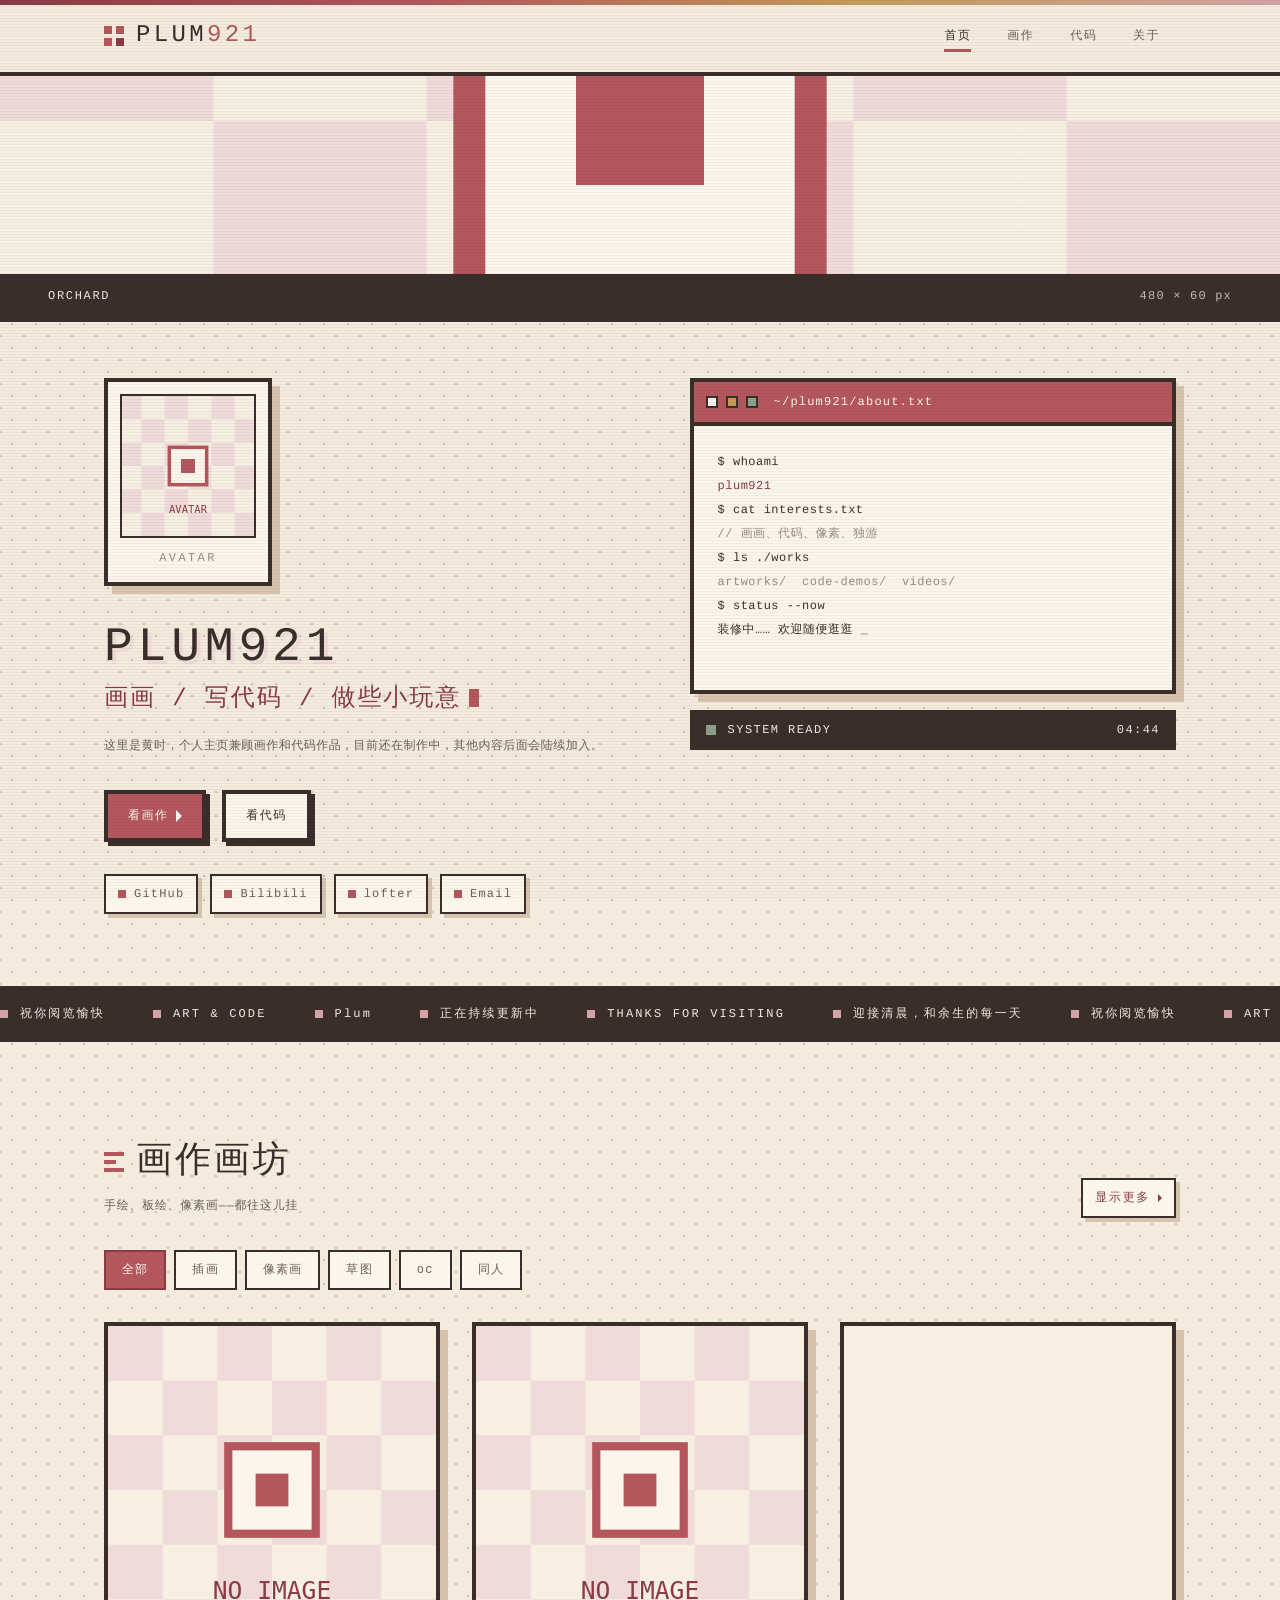
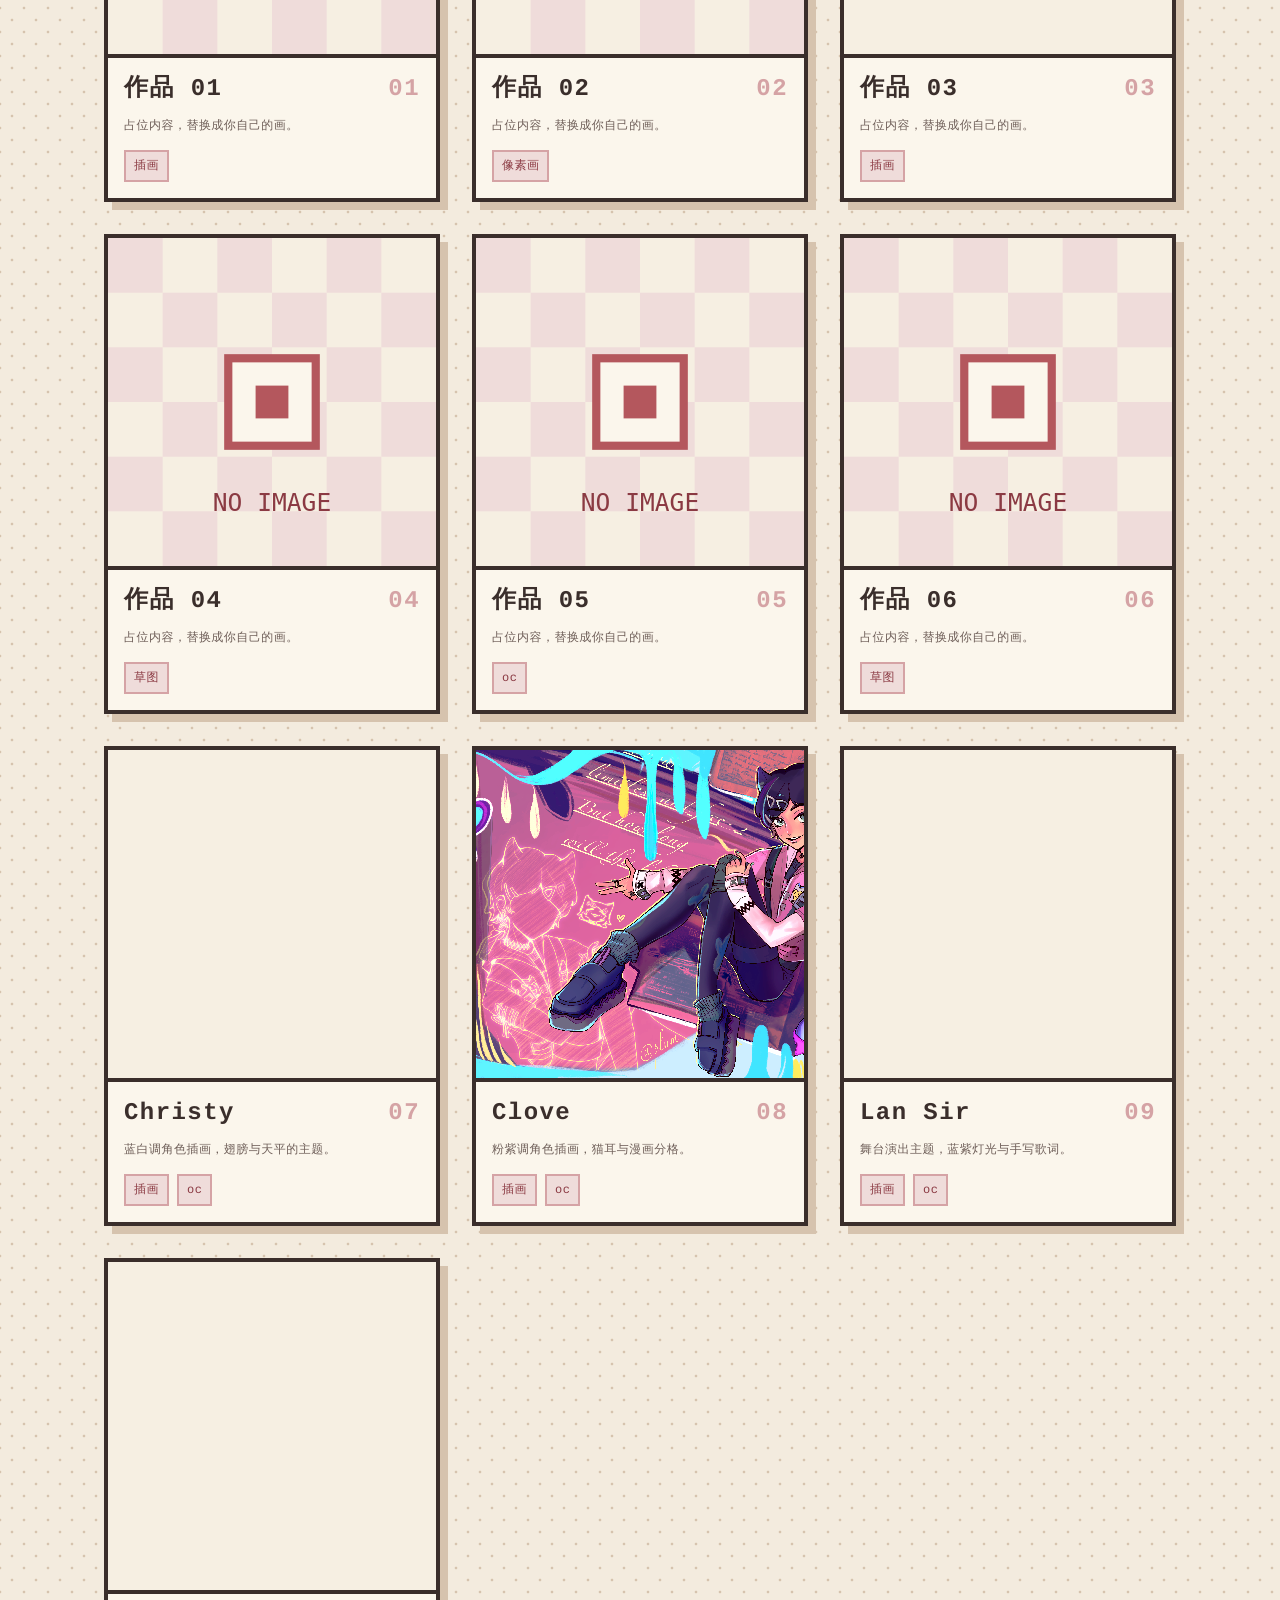
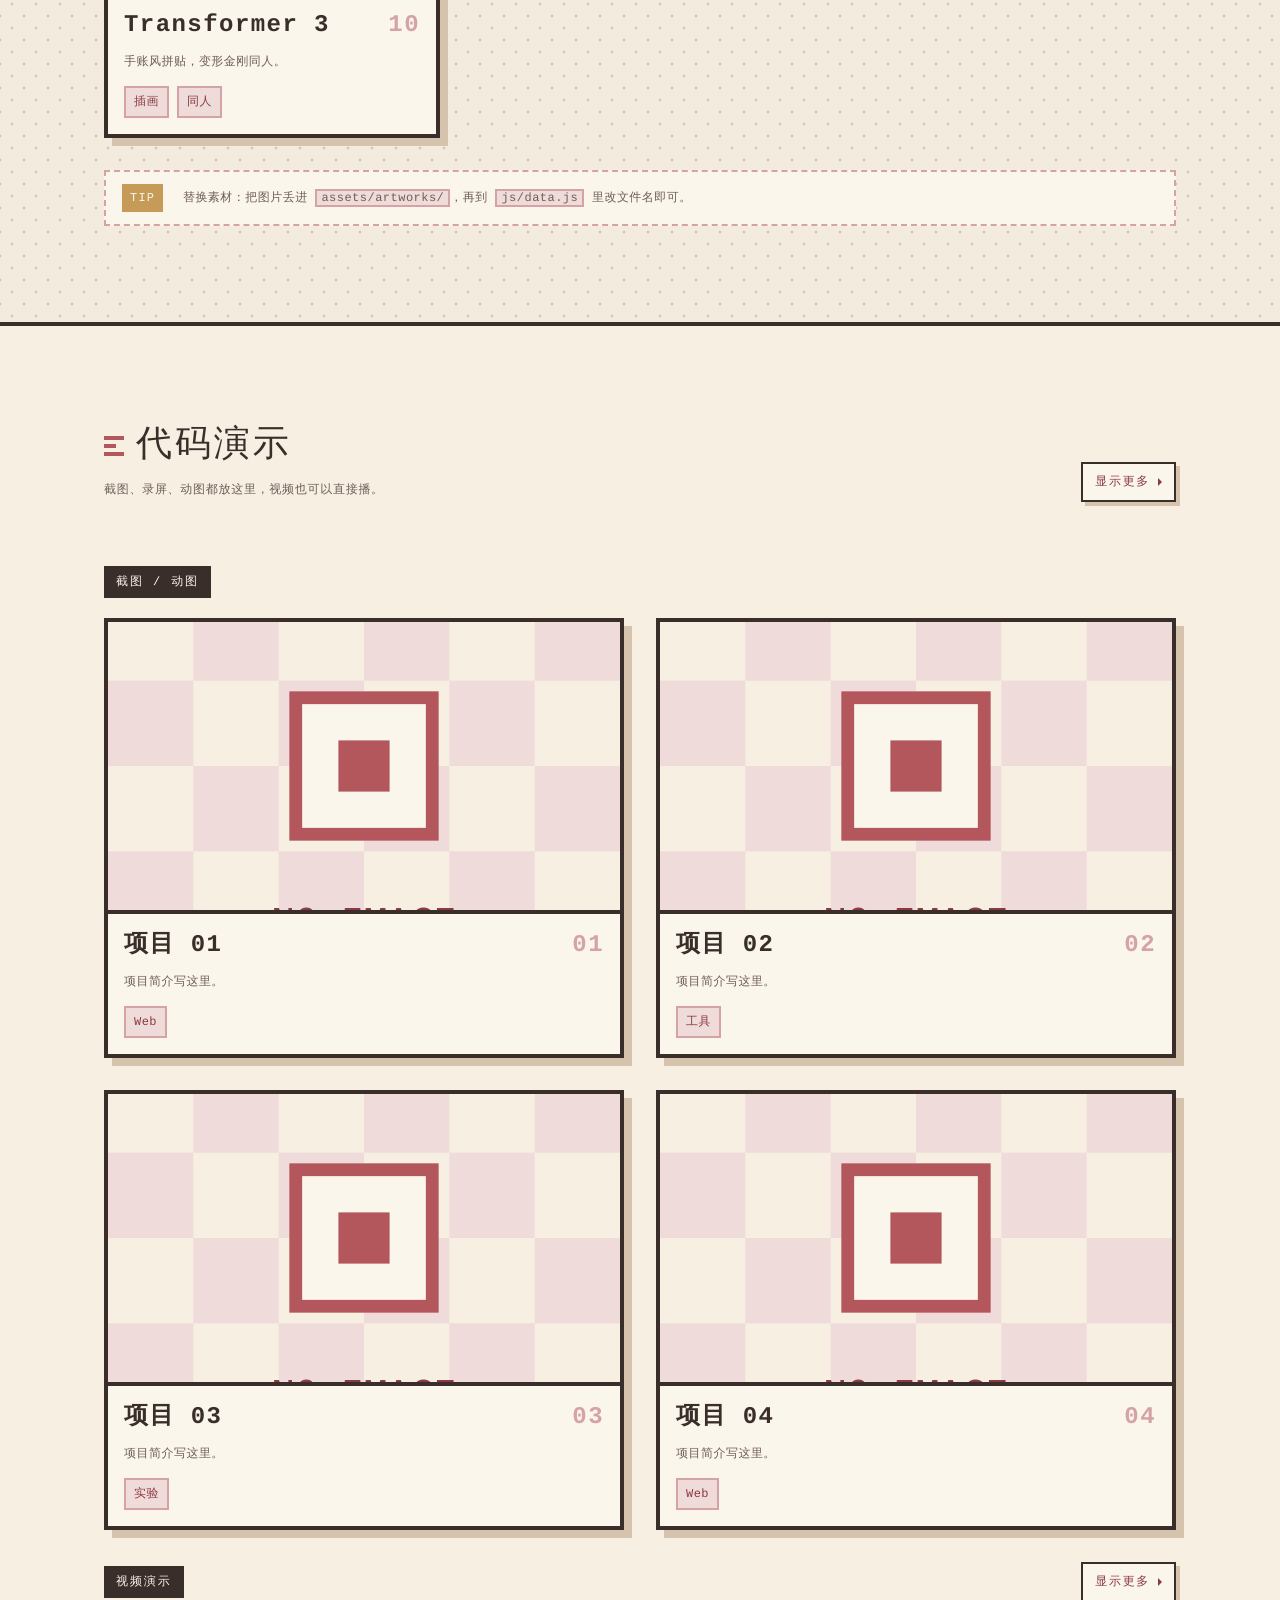
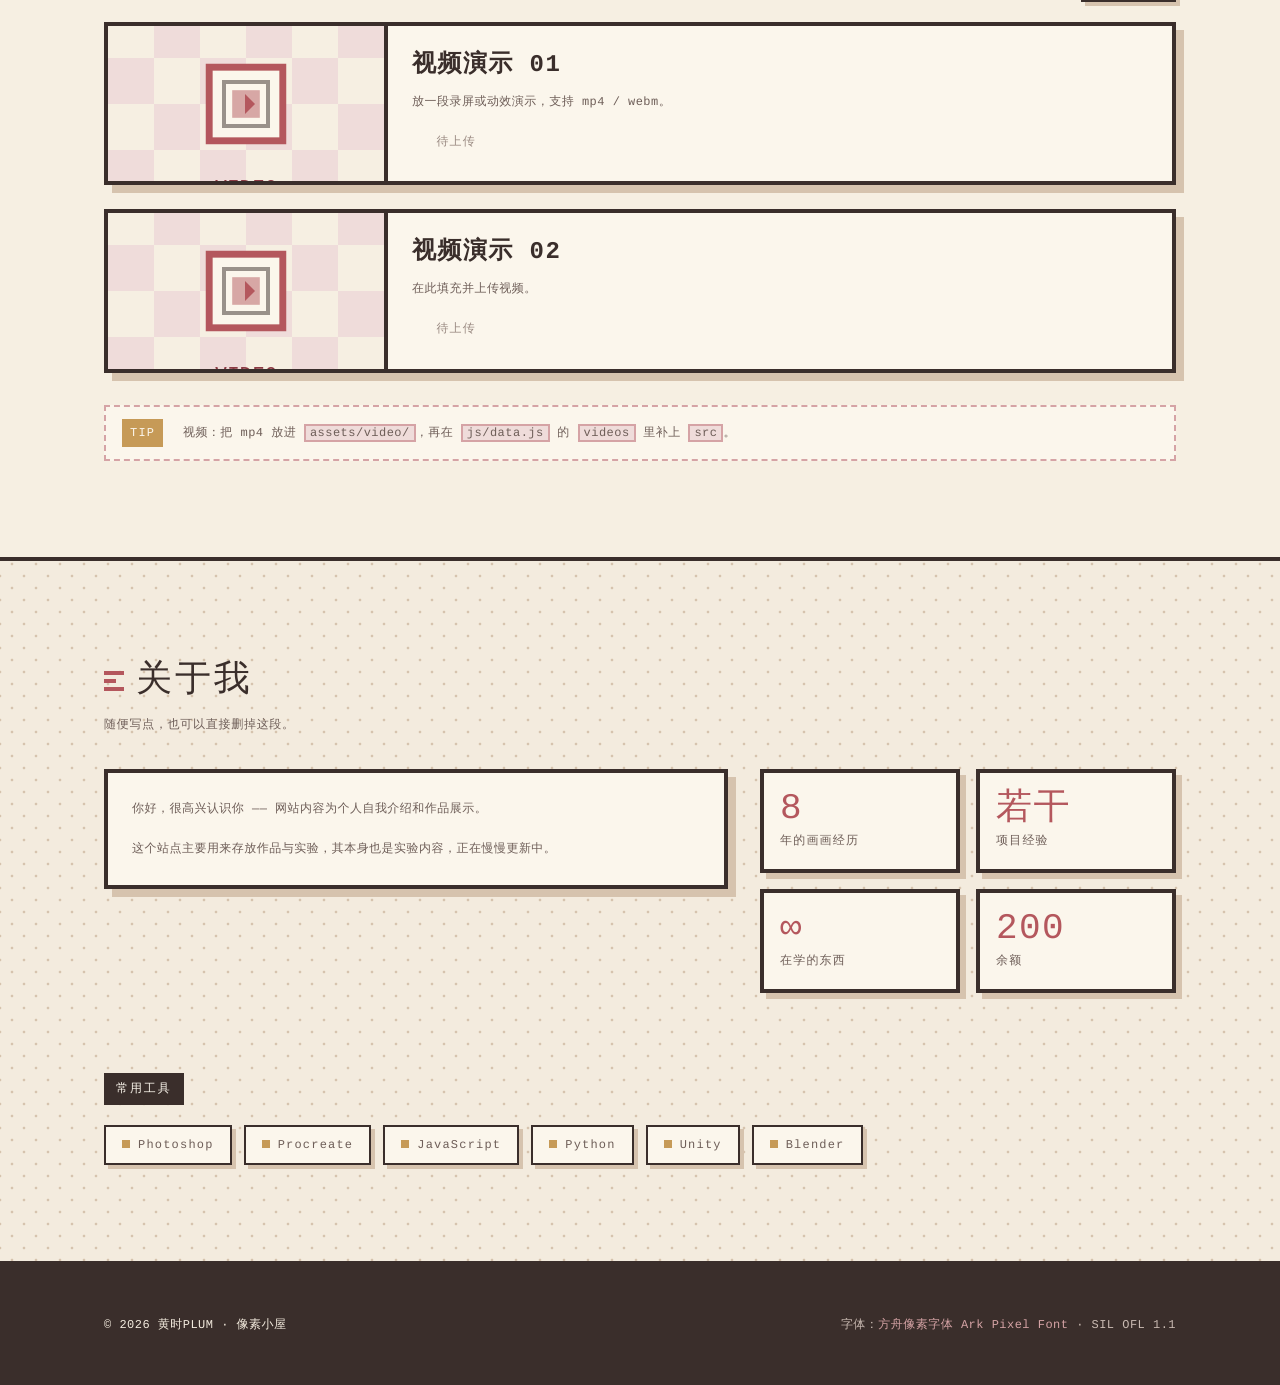
==== index.html @ e2652cee "feat: add per-section listing pages and new artwork entries Add artworks.html, code.html and videos." ====
<!DOCTYPE html>
<html lang="zh-CN">
<head>
<meta charset="UTF-8">
<meta name="viewport" content="width=device-width, initial-scale=1">
<title>PLUM921 · 个人主页</title>
<meta name="description" content="PLUM921 的个人主页 —— 画作与代码演示的收藏室。">
<meta name="theme-color" content="#F5EEE1">
<link rel="icon" href="favicon.svg" type="image/svg+xml">

<!-- 字体：方舟像素字体 Ark Pixel Font (SIL OFL 1.1) -->
<link rel="preload" href="fonts/ark-pixel-12px-proportional-latin.woff2" as="font" type="font/woff2" crossorigin>
<link rel="preload" href="fonts/ark-pixel-12px-proportional-zh-hans.woff2" as="font" type="font/woff2" crossorigin>

<link rel="stylesheet" href="css/style.css">
</head>
<body>

<!-- CRT 扫描线滤镜（纯装饰，可删除） -->
<div class="crt" aria-hidden="true"></div>

<!-- ======================= 顶栏 ======================= -->
<header class="topbar" id="topbar">
  <div class="wrap topbar__inner">
    <a class="brand" href="#top">
      <span class="brand__pixel" aria-hidden="true"></span>
      <span class="brand__text">PLUM<em>921</em></span>
    </a>

    <nav class="nav" id="nav">
      <a href="#top" class="nav__link is-active">首页</a>
      <a href="#art" class="nav__link">画作</a>
      <a href="#code" class="nav__link">代码</a>
      <a href="#about" class="nav__link">关于</a>
    </nav>

    <button class="nav-toggle" id="navToggle" type="button" aria-expanded="false" aria-controls="nav">
      <span aria-hidden="true"></span>MENU
    </button>
  </div>
</header>

<main>

  <!-- ======================= Hero ======================= -->
  <section class="hero" id="top">

    <!-- 顶部像素横幅：全宽通栏（480×60 原生像素图，铺满页面宽度）
         【素材预留】替换 assets/banner/ 下的图片（建议 480×60 或更宽的横构图），
         并在 js/data.js 的 profile.banner 里改路径与说明文字 -->
    <figure class="banner reveal" id="banner">
      <img id="bannerImg" src="assets/banner/orchard-480x60.png"
           alt="清晨果园" width="480" height="60">
      <figcaption class="banner__bar">
        <span class="banner__cap" id="bannerCap">清晨果园 · ORCHARD</span>
        <span class="banner__meta" id="bannerMeta">480 × 60 px</span>
      </figcaption>
    </figure>

    <div class="wrap">

      <div class="hero__grid">

      <!-- 左：头像 + 简介 -->
      <div class="hero__left">
        <div class="avatar px-frame" id="avatarFrame">
          <!-- 【素材预留】头像：替换 assets/avatar/ 下的图片，并在 js/data.js 修改 avatar 路径 -->
          <img id="avatarImg" src="assets/avatar/avatar-placeholder.svg" alt="头像" width="144" height="144">
          <span class="avatar__tag">AVATAR</span>
        </div>

        <h1 class="hero__name" id="heroName">PLUM921</h1>
        <p class="hero__role" id="heroRole">画画 / 写代码 / 做点小东西</p>

        <p class="hero__intro" id="heroIntro">
          这里是我的个人介绍网站。左边挂画，右边跑代码。
          目前装修中，素材陆续搬进来。
        </p>

        <div class="hero__btns">
          <a class="btn btn--primary" href="#art">看画作 <span class="btn__arrow" aria-hidden="true"></span></a>
          <a class="btn" href="#code">看代码</a>
        </div>

        <!-- 【素材预留】社交链接：在 js/data.js 的 links 里增删 -->
        <ul class="socials" id="socials"></ul>
      </div>

      <!-- 右：复古终端窗口 -->
      <div class="hero__right">
        <div class="window">
          <div class="window__bar">
            <span class="window__dot window__dot--a"></span>
            <span class="window__dot window__dot--b"></span>
            <span class="window__dot window__dot--c"></span>
            <span class="window__title">~/plum921/about.txt</span>
          </div>
          <pre class="window__body" id="terminal"></pre>
        </div>

        <div class="statusbar">
          <span class="led" aria-hidden="true"></span>
          <span id="statusText">SYSTEM READY</span>
          <span class="statusbar__spacer"></span>
          <span id="statusClock">--:--</span>
        </div>
      </div>

      </div><!-- /hero__grid -->
    </div><!-- /wrap -->

    <!-- 跑马灯 -->
    <div class="ticker" aria-hidden="true">
      <div class="ticker__track" id="tickerTrack"></div>
    </div>
  </section>

  <!-- ======================= 画作 ======================= -->
  <section class="section" id="art">
    <div class="wrap">
      <header class="sec-head sec-head--row">
        <div class="sec-head__text">
          <h2 class="sec-title"><span class="sec-title__mark" aria-hidden="true"></span>画作画坊</h2>
          <p class="sec-sub">手绘、板绘、像素画——都往这儿挂</p>
        </div>
        <a class="sec-more" href="artworks.html">显示更多<span class="sec-more__arrow" aria-hidden="true"></span></a>
      </header>

      <!-- 筛选按钮由 data.js 的 tags 自动生成 -->
      <div class="filters" id="artFilters" role="group" aria-label="画作筛选"></div>

      <!-- 卡片由 js/data.js 渲染，占位内容可直接替换 -->
      <div class="grid grid--art" id="artGrid"></div>
      <div class="load-more" id="artMore"></div>

      <p class="hint">
        <span class="hint__key">TIP</span>
        替换素材：把图片丢进 <code>assets/artworks/</code>，再到 <code>js/data.js</code> 里改文件名即可。
      </p>
    </div>
  </section>

  <!-- ======================= 代码演示 ======================= -->
  <section class="section section--alt" id="code">
    <div class="wrap">
      <header class="sec-head sec-head--row">
        <div class="sec-head__text">
          <h2 class="sec-title"><span class="sec-title__mark" aria-hidden="true"></span>代码演示</h2>
          <p class="sec-sub">截图、录屏、动图都放这里，视频也可以直接播。</p>
        </div>
        <a class="sec-more" href="code.html">显示更多<span class="sec-more__arrow" aria-hidden="true"></span></a>
      </header>

      <h3 class="sub-title">截图 / 动图</h3>
      <div class="grid grid--code" id="codeGrid"></div>
      <div class="load-more" id="codeMore"></div>

      <div class="sub-head">
        <h3 class="sub-title">视频演示</h3>
        <a class="sec-more" href="videos.html">显示更多<span class="sec-more__arrow" aria-hidden="true"></span></a>
      </div>
      <div class="video-list" id="videoList"></div>
      <div class="load-more" id="videoMore"></div>

      <p class="hint">
        <span class="hint__key">TIP</span>
        视频：把 mp4 放进 <code>assets/video/</code>，再在 <code>js/data.js</code> 的 <code>videos</code> 里补上 <code>src</code>。
      </p>
    </div>
  </section>

  <!-- ======================= 关于 ======================= -->
  <section class="section" id="about">
    <div class="wrap">
      <header class="sec-head">
        <h2 class="sec-title"><span class="sec-title__mark" aria-hidden="true"></span>关于我</h2>
        <p class="sec-sub">随便写点，也可以直接删掉这段。</p>
      </header>

      <div class="about">
        <div class="about__text px-frame">
          <p id="aboutP1">NICE TO MEET YOU —— 这里是黄时plum，曾是资深二次元，现在也是，不过又多了一层码农属性。</p>
          <p id="aboutP2">如果你也白天上班晚上画画，生活强度将会赛神仙。这个站点用来存放作品与实验，慢慢更新，不着急。</p>
        </div>

        <!-- 【素材预留】数值面板：在 js/data.js 的 stats 里改 -->
        <div class="stats" id="stats"></div>
      </div>

      <!-- 【素材预留】工具/技能：在 js/data.js 的 skills 里改 -->
      <div class="tools-block">
        <h3 class="sub-title">常用工具</h3>
        <ul class="tools" id="skills"></ul>
      </div>
    </div>
  </section>

</main>

<!-- ======================= 页脚 ======================= -->
<footer class="footer">
  <div class="wrap footer__inner">
    <p class="footer__copy">© <span id="year">2026</span> <span id="footerName">PLUM921</span> · 像素小屋</p>
    <p class="footer__font">
      字体：<a href="https://github.com/TakWolf/ark-pixel-font" target="_blank" rel="noopener">方舟像素字体 Ark Pixel Font</a>
      · SIL OFL 1.1
    </p>
  </div>
</footer>

<!-- ======================= 图片灯箱 ======================= -->
<div class="lightbox" id="lightbox" hidden tabindex="-1">

  <!-- 缩放工具条：仅从画作画廊进入时显示（代码截图保持原来的简洁模式） -->
  <div class="lightbox__tools" id="lbTools" hidden>
    <button class="lightbox__tool" id="lbZoomOut" type="button" aria-label="缩小">−</button>
    <span class="lightbox__zoom" id="lbZoomVal">100%</span>
    <button class="lightbox__tool" id="lbZoomIn" type="button" aria-label="放大">＋</button>
    <button class="lightbox__tool" id="lbZoomFit" type="button" aria-label="适应窗口">适应</button>
    <button class="lightbox__tool" id="lbFull" type="button" aria-label="全屏展示">全屏</button>
    <span class="lightbox__hint">滚轮缩放 · 拖拽平移 · 双击放大 · F 全屏</span>
  </div>

  <button class="lightbox__nav lightbox__nav--prev" id="lbPrev" type="button" aria-label="上一张">‹</button>
  <figure class="lightbox__figure">
    <img id="lbImg" src="" alt="">
    <figcaption class="lightbox__caption">
      <span id="lbTitle"></span>
      <span class="lightbox__meta" id="lbMeta"></span>
    </figcaption>
  </figure>
  <button class="lightbox__nav lightbox__nav--next" id="lbNext" type="button" aria-label="下一张">›</button>
</div>

<!-- ======================= 视频弹窗 ======================= -->
<div class="modal" id="videoModal" hidden>
  <div class="modal__box">
    <div class="window__bar">
      <span class="window__dot window__dot--a"></span>
      <span class="window__dot window__dot--b"></span>
      <span class="window__dot window__dot--c"></span>
      <span class="window__title" id="vmTitle">video</span>
      <button class="modal__close" id="vmClose" type="button" aria-label="关闭">×</button>
    </div>
    <div class="modal__body">
      <video id="vmPlayer" controls playsinline preload="metadata"></video>
    </div>
  </div>
</div>

<script src="js/data.js"></script>
<script src="js/main.js"></script>
</body>
</html>
---- css/style.css ----
/* =========================================================
   PLUM921 · 像素小屋
   风格：复古像素 / 低饱和红 + 米白
   字体：方舟像素字体 Ark Pixel Font (SIL OFL 1.1)
   目录：变量 → 基础 → 通用组件 → 顶栏 → Hero → 区块 → 卡片 → 弹层 → 响应式
   ========================================================= */

/* ---------------- 1. 字体 ---------------- */
@font-face {
  font-family: "Ark Pixel";
  src: url("../fonts/ark-pixel-12px-proportional-latin.woff2") format("woff2");
  font-weight: 400;
  font-style: normal;
  font-display: swap;
  unicode-range: U+0000-02FF, U+1E00-1EFF, U+2000-206F, U+2070-209F,
                 U+20A0-20CF, U+2100-214F, U+2190-21FF, U+2200-22FF,
                 U+2460-24FF, U+25A0-25FF, U+2600-26FF, U+2700-27BF;
}
@font-face {
  font-family: "Ark Pixel";
  src: url("../fonts/ark-pixel-12px-proportional-zh-hans.woff2") format("woff2");
  font-weight: 400;
  font-style: normal;
  font-display: swap;
  unicode-range: U+2E80-2EFF, U+3000-303F, U+31C0-31EF, U+3200-32FF,
                 U+3300-33FF, U+3400-4DBF, U+4E00-9FFF, U+F900-FAFF,
                 U+FE10-FE1F, U+FE30-FE4F, U+FF00-FFEF, U+20000-2FA1F;
}

/* ---------------- 2. 变量 ---------------- */
:root {
  /* 米白 / 纸面 */
  --cream:       #F3EBDE;
  --cream-soft:  #ECE1D0;
  --paper:       #FBF6EC;
  --paper-2:     #F6EFE2;

  /* 低饱和红 */
  --red:         #B4575D;
  --red-deep:    #8B3A43;
  --red-soft:    #D5A3A5;
  --red-wash:    #EFDCDA;

  /* 点缀色 */
  --mustard:     #C69A57;
  --sage:        #8CA08B;

  /* 墨色文字 */
  --ink:         #3A2E2B;
  --ink-2:       #6E5E58;
  --ink-3:       #9A8A82;

  /* 硬阴影 */
  --shadow:      #D6C3AE;
  --shadow-red:  #D9B7B7;

  --px:          4px;         /* 像素单位 */
  --line:        4px solid var(--ink);
  --wrap:        1120px;

  --fs-xs:       12px;
  --fs-md:       24px;
  --fs-lg:       36px;
  --fs-xl:       48px;
  --lh:          24px;
}

/* ---------------- 3. 基础 ---------------- */
*, *::before, *::after { box-sizing: border-box; }

html {
  scroll-behavior: smooth;
  /* 横向溢出兜底：body 上的 overflow-x 会被传播到视口、body 自身不再裁剪，
     故 html 与 body 同时设置，保证残留的超宽内容不会产生横向滚动 */
  overflow-x: clip;
}

body {
  margin: 0;
  background-color: var(--cream);
  /* 双层像素点阵背景 */
  background-image:
    radial-gradient(var(--shadow) 1.5px, transparent 1.6px),
    radial-gradient(var(--shadow) 1.5px, transparent 1.6px);
  background-size: 24px 24px, 24px 24px;
  background-position: 0 0, 12px 12px;
  color: var(--ink);
  font-family: "Ark Pixel", "Ark Pixel 12px Proportional", ui-monospace, monospace;
  font-size: var(--fs-xs);
  line-height: var(--lh);
  letter-spacing: .04em;
  -webkit-font-smoothing: none;
  -moz-osx-font-smoothing: unset;
  font-smooth: never;
  text-rendering: geometricPrecision;
  overflow-x: clip;
}

/* 顶部一条暖色高光，模拟老显示器 */
body::before {
  content: "";
  position: fixed;
  inset: 0 0 auto 0;
  height: 5px;
  z-index: 60;
  background: linear-gradient(90deg,
    var(--red-deep), var(--red), var(--mustard), var(--red-soft));
}

img { max-width: 100%; display: block; }
a { color: var(--red-deep); text-decoration: none; }
a:hover { color: var(--red); }
button { font: inherit; color: inherit; letter-spacing: inherit; cursor: pointer; }

h1, h2, h3, p, ul, figure { margin: 0; padding: 0; }
ul { list-style: none; }

::selection { background: var(--red-soft); color: var(--ink); }

:focus-visible {
  outline: var(--px) solid var(--red);
  outline-offset: var(--px);
}

code {
  font-family: inherit;
  background: var(--red-wash);
  border: 2px solid var(--red-soft);
  padding: 0 4px;
}

/* CRT 扫描线 */
.crt {
  position: fixed;
  inset: 0;
  z-index: 999;
  pointer-events: none;
  background: repeating-linear-gradient(
    to bottom,
    rgba(58, 46, 43, .05) 0 1px,
    transparent 1px 3px
  );
}

/* ---------------- 4. 通用组件 ---------------- */
.wrap {
  width: 100%;
  max-width: var(--wrap);
  margin: 0 auto;
  padding: 0 24px;
}

/* 像素描边面板 + 四角像素块 */
.px-frame {
  position: relative;
  background: var(--paper);
  border: var(--line);
  box-shadow: 8px 8px 0 var(--shadow);
}
.px-corners::after {
  content: "";
  position: absolute;
  inset: -8px;
  pointer-events: none;
  z-index: 2;
  background-image:
    linear-gradient(var(--red), var(--red)),
    linear-gradient(var(--red), var(--red)),
    linear-gradient(var(--red), var(--red)),
    linear-gradient(var(--red), var(--red));
  background-size: 8px 8px;
  background-position: 0 0, 100% 0, 0 100%, 100% 100%;
  background-repeat: no-repeat;
}

/* 纯像素描边的小方块（作装饰） */
.dot {
  display: inline-block;
  width: 8px; height: 8px;
  background: var(--red);
  vertical-align: middle;
}

/* 按钮 */
.btn {
  position: relative;
  display: inline-flex;
  align-items: center;
  justify-content: center;
  gap: 8px;
  padding: 10px 20px;
  min-height: 44px;
  background: var(--paper);
  border: var(--line);
  box-shadow: 4px 4px 0 var(--ink);
  color: var(--ink);
  font-size: var(--fs-xs);
  letter-spacing: .12em;
  transition: transform .06s steps(2), box-shadow .06s steps(2), background .06s;
}
.btn:hover { transform: translate(-2px, -2px); box-shadow: 6px 6px 0 var(--ink); color: var(--ink); }
.btn:active { transform: translate(4px, 4px); box-shadow: 0 0 0 var(--ink); }
.btn--primary { background: var(--red); color: var(--paper); }
.btn--primary:hover { background: var(--red-deep); color: var(--paper); }
.btn__arrow {
  width: 0; height: 0;
  border: 6px solid transparent;
  border-left-color: currentColor;
  border-right: 0;
}

/* 区块 */
.section { padding: 96px 0; scroll-margin-top: 96px; }
.hero { scroll-margin-top: 96px; }
.section--alt {
  background: var(--paper-2);
  border-top: var(--line);
  border-bottom: var(--line);
}
.sec-head { margin-bottom: 32px; }
/* 标题行：左侧标题与副标题，右侧「显示更多」入口 */
.sec-head--row {
  display: flex;
  align-items: flex-end;
  justify-content: space-between;
  gap: 24px;
  flex-wrap: wrap;
}
.sec-head__text { min-width: 0; }
.sec-more {
  flex: 0 0 auto;
  display: inline-flex;
  align-items: center;
  gap: 8px;
  padding: 6px 12px;
  background: var(--paper);
  border: 2px solid var(--ink);
  box-shadow: 4px 4px 0 var(--shadow);
  color: var(--red-deep);
  letter-spacing: .14em;
  white-space: nowrap;
  transition: transform .06s steps(2), box-shadow .06s steps(2), background .06s;
}
.sec-more:hover {
  background: var(--red-wash);
  color: var(--red);
  transform: translate(-2px, -2px);
  box-shadow: 6px 6px 0 var(--shadow);
}
.sec-more:active { transform: translate(2px, 2px); box-shadow: 2px 2px 0 var(--shadow); }
.sec-more__arrow { width: 0; height: 0; border: 4px solid transparent; border-left-color: currentColor; border-right: 0; }

/* 小节标题行：同样支持右侧入口（如视频演示） */
.sub-head {
  display: flex;
  align-items: center;
  justify-content: space-between;
  gap: 16px;
  flex-wrap: wrap;
  margin: 32px 0 20px;
}
.sub-head .sub-title { margin: 0; }

.sec-title {
  display: flex;
  align-items: center;
  gap: 12px;
  font-size: var(--fs-lg);
  font-weight: 400;
  letter-spacing: .08em;
  line-height: 48px;
}
.sec-title__mark {
  width: 20px; height: 20px;
  background:
    linear-gradient(var(--red), var(--red)) 0 0 / 20px 4px no-repeat,
    linear-gradient(var(--red), var(--red)) 0 8px / 12px 4px no-repeat,
    linear-gradient(var(--red), var(--red)) 0 16px / 20px 4px no-repeat;
  flex: 0 0 auto;
}
.sec-sub {
  margin-top: 8px;
  color: var(--ink-2);
  letter-spacing: .06em;
}
.sub-title {
  display: inline-block;
  margin: 32px 0 20px;
  padding: 4px 12px;
  font-size: var(--fs-xs);
  font-weight: 400;
  letter-spacing: .16em;
  color: var(--paper);
  background: var(--ink);
}

/* 提示条：标签与说明文字按行内流排版。
   原 flex 布局下，文字与 code 元素会合并为一个不可拆分的匿名 flex 项，
   该项无法收缩，窄屏时会把页面横向撑宽；改为普通块级容器后文字可正常折行。 */
.hint {
  margin-top: 32px;
  padding: 12px 16px;
  background: var(--paper);
  border: 2px dashed var(--red-soft);
  color: var(--ink-2);
}
.hint__key {
  display: inline-block;
  margin-right: 12px;
  padding: 2px 8px;
  background: var(--mustard);
  color: var(--paper);
  letter-spacing: .1em;
}

/* 子页面（分类总览）页头：与主页区块同一套像素描边与墨色标签 */
.page-head { padding: 64px 0 40px; }
.crumb {
  display: flex;
  align-items: center;
  gap: 8px;
  margin-bottom: 20px;
  color: var(--ink-3);
  letter-spacing: .1em;
}
.crumb a { border-bottom: 2px solid transparent; }
.crumb a:hover { border-bottom-color: var(--red-soft); }
.crumb__sep { color: var(--red-soft); }
.page-head__title {
  display: flex;
  align-items: center;
  gap: 16px;
  font-size: var(--fs-xl);
  font-weight: 400;
  letter-spacing: .06em;
  line-height: 56px;
}
.page-head__sub {
  margin-top: 12px;
  max-width: 62ch;
  color: var(--ink-2);
  letter-spacing: .06em;
}
.page-head__bar {
  display: flex;
  align-items: center;
  justify-content: space-between;
  gap: 16px;
  flex-wrap: wrap;
  margin-top: 28px;
}
.page-head__count {
  padding: 4px 12px;
  background: var(--ink);
  color: var(--paper);
  letter-spacing: .16em;
}
.page-head__count:empty { display: none; }

/* 滚动进入动画（仅在 JS 正常时启用，保证无 JS 也能看到全部内容） */
.has-js .reveal { opacity: 0; transform: translateY(16px); }
.has-js .reveal.is-in {
  opacity: 1;
  transform: none;
  transition: opacity .28s steps(6), transform .28s steps(6);
}

/* ---------------- 5. 顶栏 ---------------- */
.topbar {
  position: sticky;
  top: 0;
  z-index: 50;
  background: var(--cream);
  border-bottom: var(--line);
}
.topbar__inner {
  display: flex;
  align-items: center;
  gap: 24px;
  height: 72px;
}
.brand {
  display: inline-flex;
  align-items: center;
  gap: 12px;
  color: var(--ink);
  font-size: var(--fs-md);
  letter-spacing: .14em;
}
.brand:hover { color: var(--ink); }
.brand__pixel {
  width: 20px; height: 20px;
  background:
    linear-gradient(var(--red), var(--red)) 0 0 / 8px 8px no-repeat,
    linear-gradient(var(--red), var(--red)) 12px 0 / 8px 8px no-repeat,
    linear-gradient(var(--red), var(--red)) 0 12px / 8px 8px no-repeat,
    linear-gradient(var(--red-deep), var(--red-deep)) 12px 12px / 8px 8px no-repeat;
}
.brand__text em { font-style: normal; color: var(--red); }

.nav { display: flex; gap: 4px; margin-left: auto; }
.nav__link {
  position: relative;
  padding: 8px 16px;
  color: var(--ink-2);
  letter-spacing: .12em;
}
.nav__link::after {
  content: "";
  position: absolute;
  left: 16px; right: 16px; bottom: 4px;
  height: 3px;
  background: var(--red);
  transform: scaleX(0);
  transform-origin: left;
  transition: transform .16s steps(4);
}
.nav__link:hover { color: var(--ink); }
.nav__link:hover::after,
.nav__link.is-active::after { transform: scaleX(1); }
.nav__link.is-active { color: var(--ink); }

.nav-toggle {
  display: none;
  align-items: center;
  gap: 8px;
  margin-left: auto;
  padding: 8px 12px;
  background: var(--paper);
  border: 2px solid var(--ink);
  letter-spacing: .12em;
}
.nav-toggle span {
  width: 12px; height: 12px;
  background:
    linear-gradient(var(--ink), var(--ink)) 0 0 / 12px 2px no-repeat,
    linear-gradient(var(--ink), var(--ink)) 0 5px / 12px 2px no-repeat,
    linear-gradient(var(--ink), var(--ink)) 0 10px / 12px 2px no-repeat;
}

/* ---------------- 6. Hero ---------------- */
.hero { padding: 0; }

/* 顶部像素横幅：全宽通栏，480x180 原生像素图铺满页面宽度 */
.banner {
  width: 100%;
  border-bottom: var(--line);
  background: var(--paper);
}
.banner > img {
  display: block;
  width: 100%;
  height: auto;
  max-height: min(22vh, 200px);  /* 超宽屏时按比例裁切，避免横幅过高 */
  object-fit: cover;
  object-position: center 55%;
  image-rendering: pixelated;
}
.banner__bar {
  display: flex;
  align-items: center;
  justify-content: space-between;
  gap: 16px;
  padding: 10px clamp(16px, 4vw, 48px);
  background: var(--ink);
  color: var(--cream);
  letter-spacing: .14em;
}
.banner__meta { color: #C9BAB2; letter-spacing: .1em; white-space: nowrap; }

.hero__grid {
  margin-top: 56px;
  display: grid;
  grid-template-columns: minmax(0, 1.05fr) minmax(0, .95fr);
  gap: 48px;
  align-items: start;
}
.avatar {
  width: 168px;
  padding: 12px;
}
.avatar img {
  width: 100%;
  aspect-ratio: 1 / 1;
  object-fit: cover;
  image-rendering: pixelated;
  border: 2px solid var(--ink);
}
.avatar__tag {
  display: block;
  margin-top: 8px;
  text-align: center;
  letter-spacing: .2em;
  color: var(--ink-3);
}
/* 头像可点击放大：仅在脚本可用时提示可点，无脚本时保持普通图片 */
.has-js .avatar { cursor: zoom-in; }

.hero__name {
  margin-top: 32px;
  font-size: var(--fs-xl);
  font-weight: 400;
  line-height: 60px;
  letter-spacing: .1em;
  color: var(--ink);
  text-shadow: 4px 4px 0 var(--red-wash);
}
.hero__role {
  margin-top: 4px;
  font-size: var(--fs-md);
  line-height: 36px;
  color: var(--red-deep);
  letter-spacing: .08em;
}
.hero__role::after {
  content: "";
  display: inline-block;
  width: 10px; height: 18px;
  margin-left: 8px;
  background: var(--red);
  vertical-align: -2px;
  animation: blink 1s steps(1, end) infinite;
}
@keyframes blink { 0%, 49% { opacity: 1; } 50%, 100% { opacity: 0; } }

.hero__intro {
  margin-top: 16px;
  max-width: 46em;
  color: var(--ink-2);
}
.hero__btns { display: flex; flex-wrap: wrap; gap: 16px; margin-top: 32px; }

.socials { display: flex; flex-wrap: wrap; gap: 12px; margin-top: 32px; }
.socials a {
  display: inline-flex;
  align-items: center;
  gap: 8px;
  padding: 6px 12px;
  background: var(--paper);
  border: 2px solid var(--ink);
  box-shadow: 4px 4px 0 var(--shadow);
  color: var(--ink-2);
  letter-spacing: .1em;
}
.socials a::before {
  content: "";
  width: 8px; height: 8px;
  background: var(--red);
}
.socials a:hover { transform: translate(-2px, -2px); box-shadow: 6px 6px 0 var(--shadow); color: var(--ink); }

/* 终端窗口 */
.window {
  background: var(--paper);
  border: var(--line);
  box-shadow: 8px 8px 0 var(--shadow);
}
.window__bar {
  display: flex;
  align-items: center;
  gap: 8px;
  padding: 8px 12px;
  background: var(--red);
  border-bottom: var(--line);
}
.window__dot { width: 12px; height: 12px; border: 2px solid var(--ink); }
.window__dot--a { background: var(--paper); }
.window__dot--b { background: var(--mustard); }
.window__dot--c { background: var(--sage); }
.window__title {
  margin-left: 8px;
  color: var(--paper);
  letter-spacing: .1em;
  white-space: nowrap;
  overflow: hidden;
  text-overflow: ellipsis;
}
.window__body {
  margin: 0;
  padding: 24px;
  min-height: 264px;
  font-family: inherit;
  font-size: var(--fs-xs);
  line-height: var(--lh);
  color: var(--ink);
  white-space: pre-wrap;
  word-break: break-word;
}
.window__body .t-red { color: var(--red-deep); }
.window__body .t-dim { color: var(--ink-3); }

.statusbar {
  display: flex;
  align-items: center;
  gap: 12px;
  margin-top: 16px;
  padding: 8px 16px;
  background: var(--ink);
  color: var(--cream);
  letter-spacing: .12em;
}
.statusbar__spacer { flex: 1; }
.led {
  width: 10px; height: 10px;
  background: var(--sage);
  animation: blink 1.6s steps(1, end) infinite;
}

/* 跑马灯 */
.ticker {
  margin-top: 72px;
  overflow: hidden;
  background: var(--ink);
  border-top: var(--line);
  border-bottom: var(--line);
  color: var(--cream);
}
.ticker__track {
  display: inline-flex;
  gap: 48px;
  padding: 12px 0;
  white-space: nowrap;
  letter-spacing: .18em;
  animation: marquee 32s linear infinite;
}
.ticker__track span { display: inline-flex; align-items: center; gap: 12px; }
.ticker__track i {
  width: 8px; height: 8px;
  background: var(--red-soft);
}
@keyframes marquee {
  from { transform: translateX(0); }
  to   { transform: translateX(-50%); }
}

/* ---------------- 7. 筛选 ---------------- */
.filters { display: flex; flex-wrap: wrap; gap: 8px; margin-bottom: 32px; }
.filters button {
  padding: 6px 16px;
  background: var(--paper);
  border: 2px solid var(--ink);
  color: var(--ink-2);
  letter-spacing: .1em;
}
.filters button:hover { background: var(--red-wash); color: var(--ink); }
.filters button.is-active {
  background: var(--red);
  border-color: var(--red-deep);
  color: var(--paper);
}

/* ---------------- 8. 卡片网格 ---------------- */
.grid { display: grid; gap: 32px; }
.grid--art  { grid-template-columns: repeat(3, minmax(0, 1fr)); }
.grid--code { grid-template-columns: repeat(2, minmax(0, 1fr)); }

.card {
  background: var(--paper);
  border: var(--line);
  box-shadow: 8px 8px 0 var(--shadow);
  transition: transform .1s steps(3), box-shadow .1s steps(3);
}
.card:hover { transform: translate(-4px, -4px); box-shadow: 12px 12px 0 var(--shadow-red); }
.is-hidden { display: none !important; }

.card__thumb {
  position: relative;
  display: block;
  width: 100%;
  padding: 0;
  border: 0;
  border-bottom: var(--line);
  background: var(--paper-2);
  cursor: zoom-in;
  overflow: hidden;
}
.card__thumb img {
  width: 100%;
  image-rendering: pixelated;
  transition: transform .18s steps(4);
}
.card__thumb:hover img { transform: scale(1.03); }
.grid--art  .card__thumb img { aspect-ratio: 1 / 1; object-fit: cover; }
.grid--code .card__thumb img { aspect-ratio: 16 / 9; object-fit: cover; }

.card__body { padding: 16px; }
.card__title {
  display: flex;
  align-items: center;
  justify-content: space-between;
  gap: 12px;
  font-size: var(--fs-md);
  line-height: 32px;
  letter-spacing: .06em;
}
.card__index { color: var(--red-soft); }
.card__desc { margin-top: 8px; color: var(--ink-2); }
.card__tags { display: flex; flex-wrap: wrap; gap: 8px; margin-top: 12px; }
.card__tags span {
  padding: 2px 8px;
  font-size: var(--fs-xs);
  background: var(--red-wash);
  border: 2px solid var(--red-soft);
  color: var(--red-deep);
}
.card__links { margin-top: 12px; }
.card__links a { letter-spacing: .1em; border-bottom: 2px solid var(--red-soft); }

/* 加载更多 */
.load-more { display: flex; justify-content: center; margin-top: 32px; }
.load-more:empty { display: none; }

/* 占位角标 */
.badge-slot {
  position: absolute;
  left: 0; top: 0;
  padding: 4px 10px;
  background: var(--ink);
  color: var(--cream);
  letter-spacing: .16em;
}

/* 空占位卡（告诉用户这里要放素材） */
.card--empty .card__thumb { cursor: default; }
.card--empty .card__thumb::after {
  content: "等待素材";
  position: absolute;
  inset: 0;
  display: flex;
  align-items: center;
  justify-content: center;
  background: repeating-linear-gradient(45deg,
    var(--paper-2) 0 8px, var(--cream-soft) 8px 16px);
  color: var(--ink-3);
  letter-spacing: .2em;
}

/* ---------------- 9. 视频列表 ---------------- */
.video-list { display: grid; gap: 24px; }
.video-item {
  display: grid;
  grid-template-columns: 280px minmax(0, 1fr);
  gap: 0;
  background: var(--paper);
  border: var(--line);
  box-shadow: 8px 8px 0 var(--shadow);
}
.video-item__poster {
  position: relative;
  padding: 0;
  border: 0;
  border-right: var(--line);
  background: var(--paper-2);
  cursor: pointer;
}
.video-item__poster img {
  width: 100%;
  height: 100%;
  aspect-ratio: 16 / 9;
  object-fit: cover;
  image-rendering: pixelated;
}
.video-item__play {
  position: absolute;
  inset: 0;
  margin: auto;
  width: 48px; height: 48px;
  background: var(--paper);
  border: var(--line);
  box-shadow: 4px 4px 0 var(--ink);
  transition: transform .08s steps(2);
}
.video-item__play::after {
  content: "";
  position: absolute;
  inset: 0;
  margin: auto;
  width: 0; height: 0;
  border: 10px solid transparent;
  border-left-color: var(--red);
  border-right: 0;
  transform: translateX(4px);
}
.video-item__poster:hover .video-item__play { transform: translate(-2px, -2px); }
.video-item--empty .video-item__poster { cursor: not-allowed; }
.video-item--empty .video-item__play { box-shadow: none; opacity: .5; }
.video-item__body { padding: 24px; }
.video-item__title {
  font-size: var(--fs-md);
  line-height: 32px;
  letter-spacing: .06em;
}
.video-item__desc { margin-top: 8px; color: var(--ink-2); }
.video-item__meta {
  display: flex;
  flex-wrap: wrap;
  gap: 16px;
  margin-top: 16px;
  color: var(--ink-3);
  letter-spacing: .1em;
}

/* ---------------- 10. 关于 ---------------- */
.about {
  display: grid;
  grid-template-columns: minmax(0, 1.2fr) minmax(0, .8fr);
  gap: 32px;
  align-items: start;
}
.about__text { padding: 24px; }
.about__text p + p { margin-top: 16px; }
.about__text p { color: var(--ink-2); }

.stats { display: grid; grid-template-columns: repeat(2, minmax(0, 1fr)); gap: 16px; }
.stat {
  padding: 16px;
  background: var(--paper);
  border: var(--line);
  box-shadow: 6px 6px 0 var(--shadow);
}
.stat__num {
  font-size: var(--fs-lg);
  line-height: 40px;
  color: var(--red);
  letter-spacing: .04em;
}
.stat__label { color: var(--ink-2); letter-spacing: .1em; }

.tools-block { margin-top: 48px; }
.tools { display: flex; flex-wrap: wrap; gap: 12px; }
.tools li {
  padding: 6px 16px;
  background: var(--paper);
  border: 2px solid var(--ink);
  box-shadow: 4px 4px 0 var(--shadow);
  letter-spacing: .1em;
  color: var(--ink-2);
}
.tools li::before {
  content: "";
  display: inline-block;
  width: 8px; height: 8px;
  margin-right: 8px;
  background: var(--mustard);
  vertical-align: middle;
}

/* ---------------- 11. 页脚 ---------------- */
.footer {
  padding: 48px 0;
  background: var(--ink);
  color: var(--cream);
  border-top: var(--line);
}
.footer__inner {
  display: flex;
  flex-wrap: wrap;
  gap: 12px;
  align-items: center;
  justify-content: space-between;
}
.footer a { color: var(--red-soft); }
.footer a:hover { color: var(--paper); }
.footer__font { color: #C9BAB2; }

/* ---------------- 12. 灯箱 ---------------- */
.lightbox {
  position: fixed;
  inset: 0;
  z-index: 200;
  display: flex;
  align-items: center;
  justify-content: center;
  gap: 24px;
  padding: 48px 24px;
  background: rgba(58, 46, 43, .92);
}
.lightbox[hidden] { display: none; }
.lightbox__figure {
  max-width: min(880px, 100%);
  max-height: 100%;
  overflow: hidden;          /* 放大后在画框内平移浏览（图片浏览器式的取景窗口） */
  background: var(--paper);
  border: var(--line);
  box-shadow: 12px 12px 0 var(--red-deep);
}
.lightbox__figure img {
  width: 100%;
  max-height: 68vh;
  object-fit: contain;
  image-rendering: pixelated;
  background: var(--paper-2);
  border-bottom: var(--line);
}
.lightbox__figure img.is-zoomable { cursor: zoom-in; touch-action: none; user-select: none; }
.lightbox__figure img.is-zoomed { cursor: grab; }
.lightbox__figure img.is-dragging { cursor: grabbing; }
.lightbox__caption {
  display: flex;
  flex-wrap: wrap;
  gap: 16px;
  align-items: baseline;
  justify-content: space-between;
  padding: 16px 20px;
}
.lightbox__meta { color: var(--ink-3); letter-spacing: .1em; }
.lightbox__nav {
  width: 48px; height: 48px;
  background: var(--paper);
  border: var(--line);
  box-shadow: 4px 4px 0 var(--red-deep);
  color: var(--ink);
  font-size: var(--fs-md);
  line-height: 1;
  position: relative;   /* 全屏铺满时压在放大的图片之上 */
  z-index: 6;
}
.lightbox__nav:hover { background: var(--red); color: var(--paper); }
.lightbox__nav { flex: 0 0 auto; }
/* 单项查看（如头像）时脚本会置 hidden，显式兜底避免被 display 覆盖 */
.lightbox__nav[hidden] { display: none; }

/* 全屏展示（Fullscreen API 作用于 .lightbox 本身；进入时自动放大到图片铺满全屏） */
.lightbox:fullscreen {
  padding: 0;
  background: #2e2522;
}
.lightbox:fullscreen .lightbox__figure {
  max-width: 100%;
  overflow: visible;               /* 放大溢出部分直接铺满整个屏幕 */
  background: transparent;
  border: 0;
  box-shadow: none;
}
.lightbox:fullscreen .lightbox__figure img {
  width: auto;
  max-width: 100vw;
  max-height: 100vh;
  border-bottom: 0;
}
.lightbox:fullscreen .lightbox__nav { display: none; }     /* 全屏：隐藏左右翻页按钮（←/→ 键仍可翻页） */
.lightbox:fullscreen .lightbox__caption { display: none; } /* 全屏：隐藏底部作品说明 */
.lightbox:fullscreen .lightbox__caption {
  position: absolute;              /* 说明文字改为底部悬浮，不占画面空间 */
  left: 50%;
  bottom: 20px;
  transform: translateX(-50%);
  flex-wrap: nowrap;
  padding: 10px 18px;
  background: var(--paper);
  border: var(--line);
  box-shadow: 4px 4px 0 var(--red-deep);
  white-space: nowrap;
  max-width: 92vw;
}
.lightbox:fullscreen::backdrop { background: #2e2522; }  /* 全屏过渡时的底色 */

/* 画作缩放工具条（仅画作画廊的灯箱显示） */
.lightbox__tools {
  position: absolute;
  top: 24px;
  left: 50%;
  transform: translateX(-50%);
  display: flex;
  align-items: center;
  gap: 8px;
  padding: 8px 12px;
  background: var(--paper);
  border: var(--line);
  box-shadow: 4px 4px 0 var(--red-deep);
  z-index: 5;
}
.lightbox__tools[hidden] { display: none; }
.lightbox__tool {
  min-width: 36px;
  height: 36px;
  padding: 0 8px;
  background: var(--paper-2);
  border: 2px solid var(--ink);
  box-shadow: 2px 2px 0 var(--ink);
  color: var(--ink);
  font-size: var(--fs-md);
  line-height: 1;
  cursor: pointer;
}
.lightbox__tool:hover { background: var(--red); color: var(--paper); }
.lightbox__tool:active { transform: translate(2px, 2px); box-shadow: none; }
.lightbox__zoom {
  min-width: 56px;
  text-align: center;
  font-size: var(--fs-xs);
  letter-spacing: .08em;
}
.lightbox__hint { color: var(--ink-3); font-size: var(--fs-xs); letter-spacing: .08em; }

/* ---------------- 13. 视频弹窗 ---------------- */
.modal {
  position: fixed;
  inset: 0;
  z-index: 210;
  display: flex;
  align-items: center;
  justify-content: center;
  padding: 24px;
  background: rgba(58, 46, 43, .92);
}
.modal[hidden] { display: none; }
.modal__box {
  width: min(960px, 100%);
  background: var(--paper);
  border: var(--line);
  box-shadow: 12px 12px 0 var(--red-deep);
}
.modal__body { padding: 16px; }
.modal__body video {
  width: 100%;
  max-height: 70vh;
  background: #000;
  border: 2px solid var(--ink);
}
.modal__close {
  margin-left: auto;
  padding: 0 8px;
  background: transparent;
  border: 0;
  color: var(--paper);
  font-size: var(--fs-md);
  line-height: 1;
}

/* ---------------- 14. 响应式 ---------------- */
@media (max-width: 960px) {
  .hero__grid { grid-template-columns: minmax(0, 1fr); gap: 40px; margin-top: 40px; }
  .grid--art { grid-template-columns: repeat(2, minmax(0, 1fr)); }
  .about { grid-template-columns: minmax(0, 1fr); }
  .video-item { grid-template-columns: minmax(0, 1fr); }
  .video-item__poster { border-right: 0; border-bottom: var(--line); }
}

@media (max-width: 720px) {
  :root { --fs-lg: 24px; --fs-xl: 36px; }
  .section { padding: 64px 0; }
  /* Hero 不再额外留上边距：横幅需与导航栏贴合，否则顶部会露出一条背景色空白 */
  .hero { padding-top: 0; }
  .hero__name { line-height: 48px; margin-top: 24px; }
  .hero__role { font-size: var(--fs-xs); line-height: 24px; }
  .sec-title { line-height: 36px; }
  /* 窄屏下「显示更多」移到标题下方，避免与标题挤在同一行 */
  .sec-head--row { align-items: flex-start; gap: 12px; }
  .page-head { padding: 40px 0 24px; }
  .page-head__title { font-size: var(--fs-lg); line-height: 36px; gap: 12px; }
  .page-head__bar { margin-top: 20px; }
  .grid--art, .grid--code { grid-template-columns: minmax(0, 1fr); }
  .stats { grid-template-columns: minmax(0, 1fr); }
  /* 灯箱：窄屏下画面纵向排列。工具条固定为顶部单行，翻页按钮绝对定位到画面
     下方两侧，两者各占一端，避免原先按钮排在内容流顶部、被工具条遮挡 */
  .lightbox { padding: 72px 16px 88px; flex-direction: column; gap: 0; }
  .lightbox__tools {
    top: 12px;
    left: 16px;
    right: 16px;
    transform: none;
    flex-wrap: nowrap;
    justify-content: center;
    gap: 6px;
    max-width: none;
    padding: 6px 8px;
  }
  .lightbox__tool { min-width: 32px; height: 32px; padding: 0 6px; font-size: 18px; }
  .lightbox__zoom { min-width: 46px; }
  .lightbox__figure { max-width: 100%; }
  .lightbox__figure img { max-height: 60vh; }
  .lightbox__nav { position: absolute; bottom: 16px; }
  .lightbox__nav--prev { left: 16px; }
  .lightbox__nav--next { right: 16px; }
  .lightbox__hint { display: none; }

  .nav {
    position: absolute;
    left: 0; right: 0; top: 72px;
    display: none;
    flex-direction: column;
    gap: 0;
    padding: 8px 24px 16px;
    background: var(--cream);
    border-bottom: var(--line);
  }
  .nav.is-open { display: flex; }
  .nav__link { padding: 12px 0; }
  .nav__link::after { left: 0; right: auto; width: 24px; }
  .nav-toggle { display: inline-flex; }
  .topbar { position: relative; }
  .topbar__inner { height: 64px; }
  .nav { top: 64px; }
}

/* ---------------- 15. 动效偏好 ---------------- */
@media (prefers-reduced-motion: reduce) {
  html { scroll-behavior: auto; }
  .ticker__track { animation: none; }
  .led, .hero__role::after { animation: none; }
  .has-js .reveal { opacity: 1; transform: none; }
  *, *::before, *::after { transition: none !important; }
}
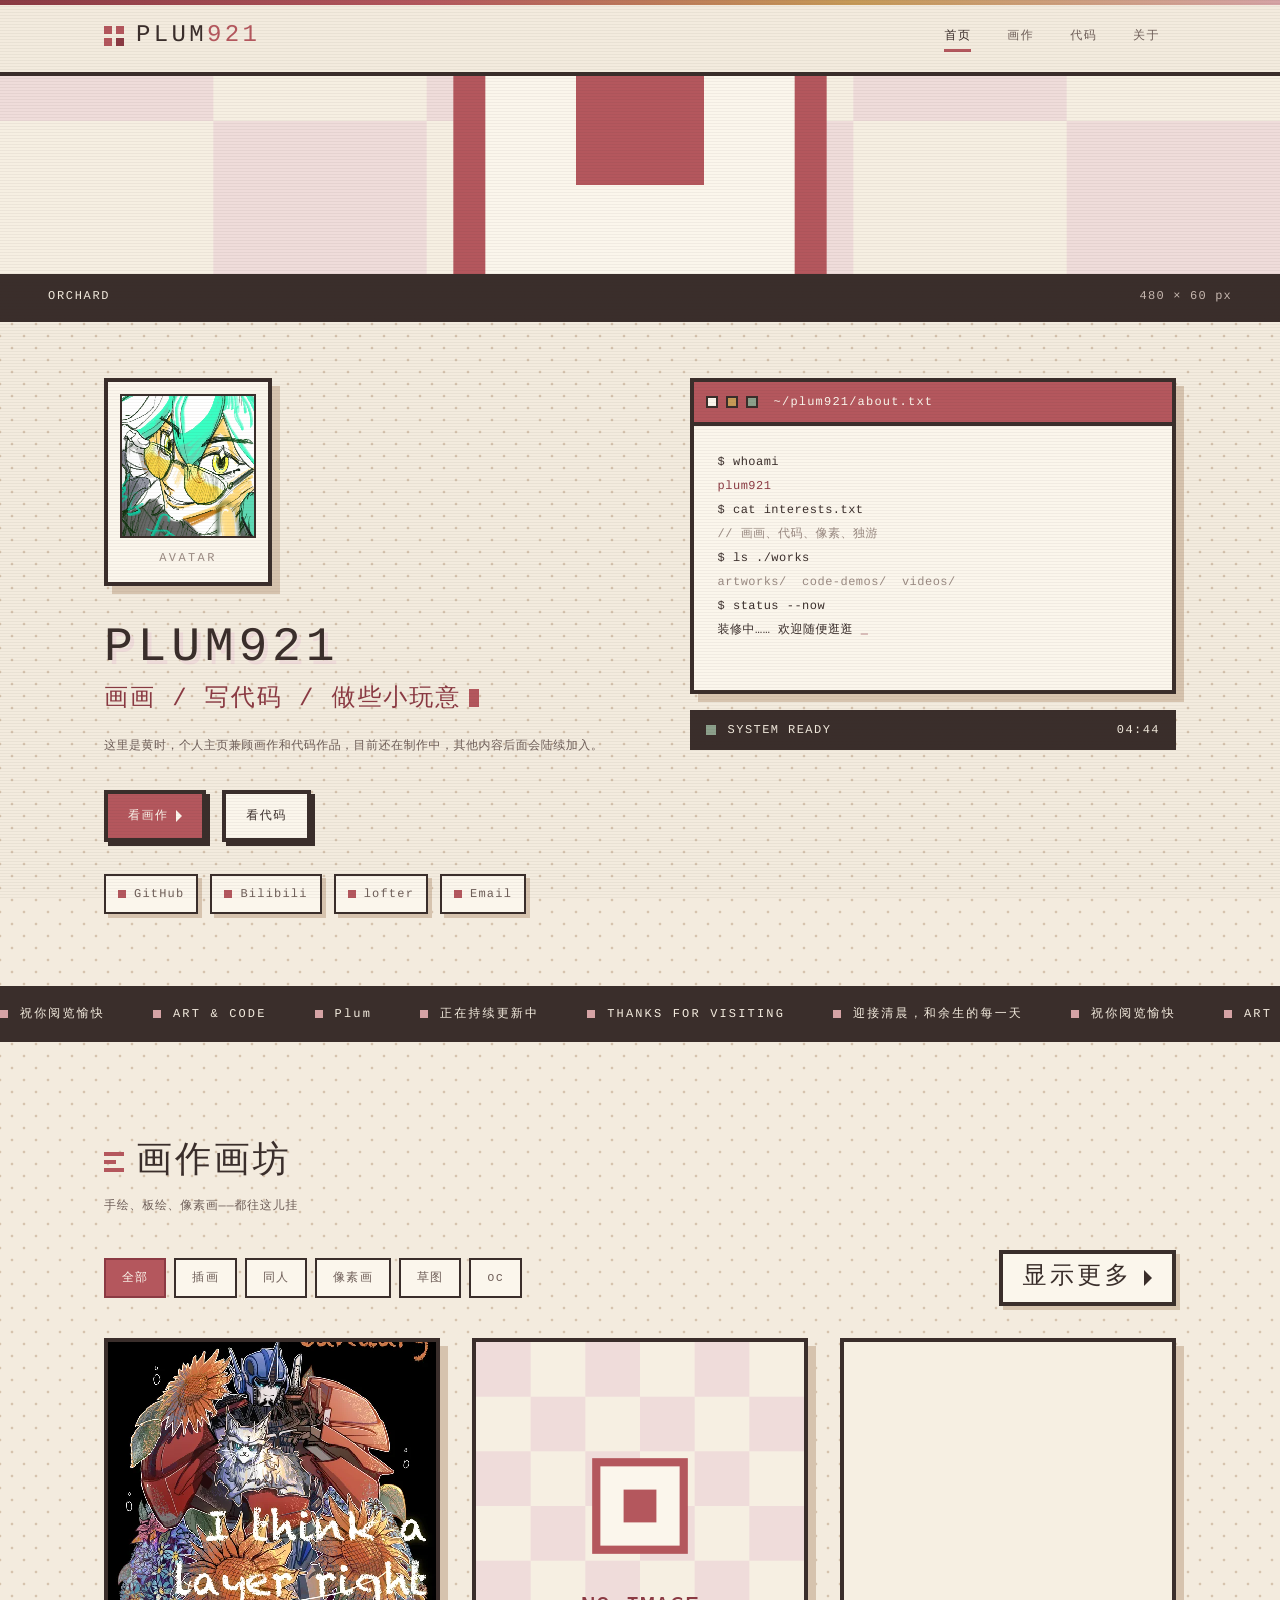
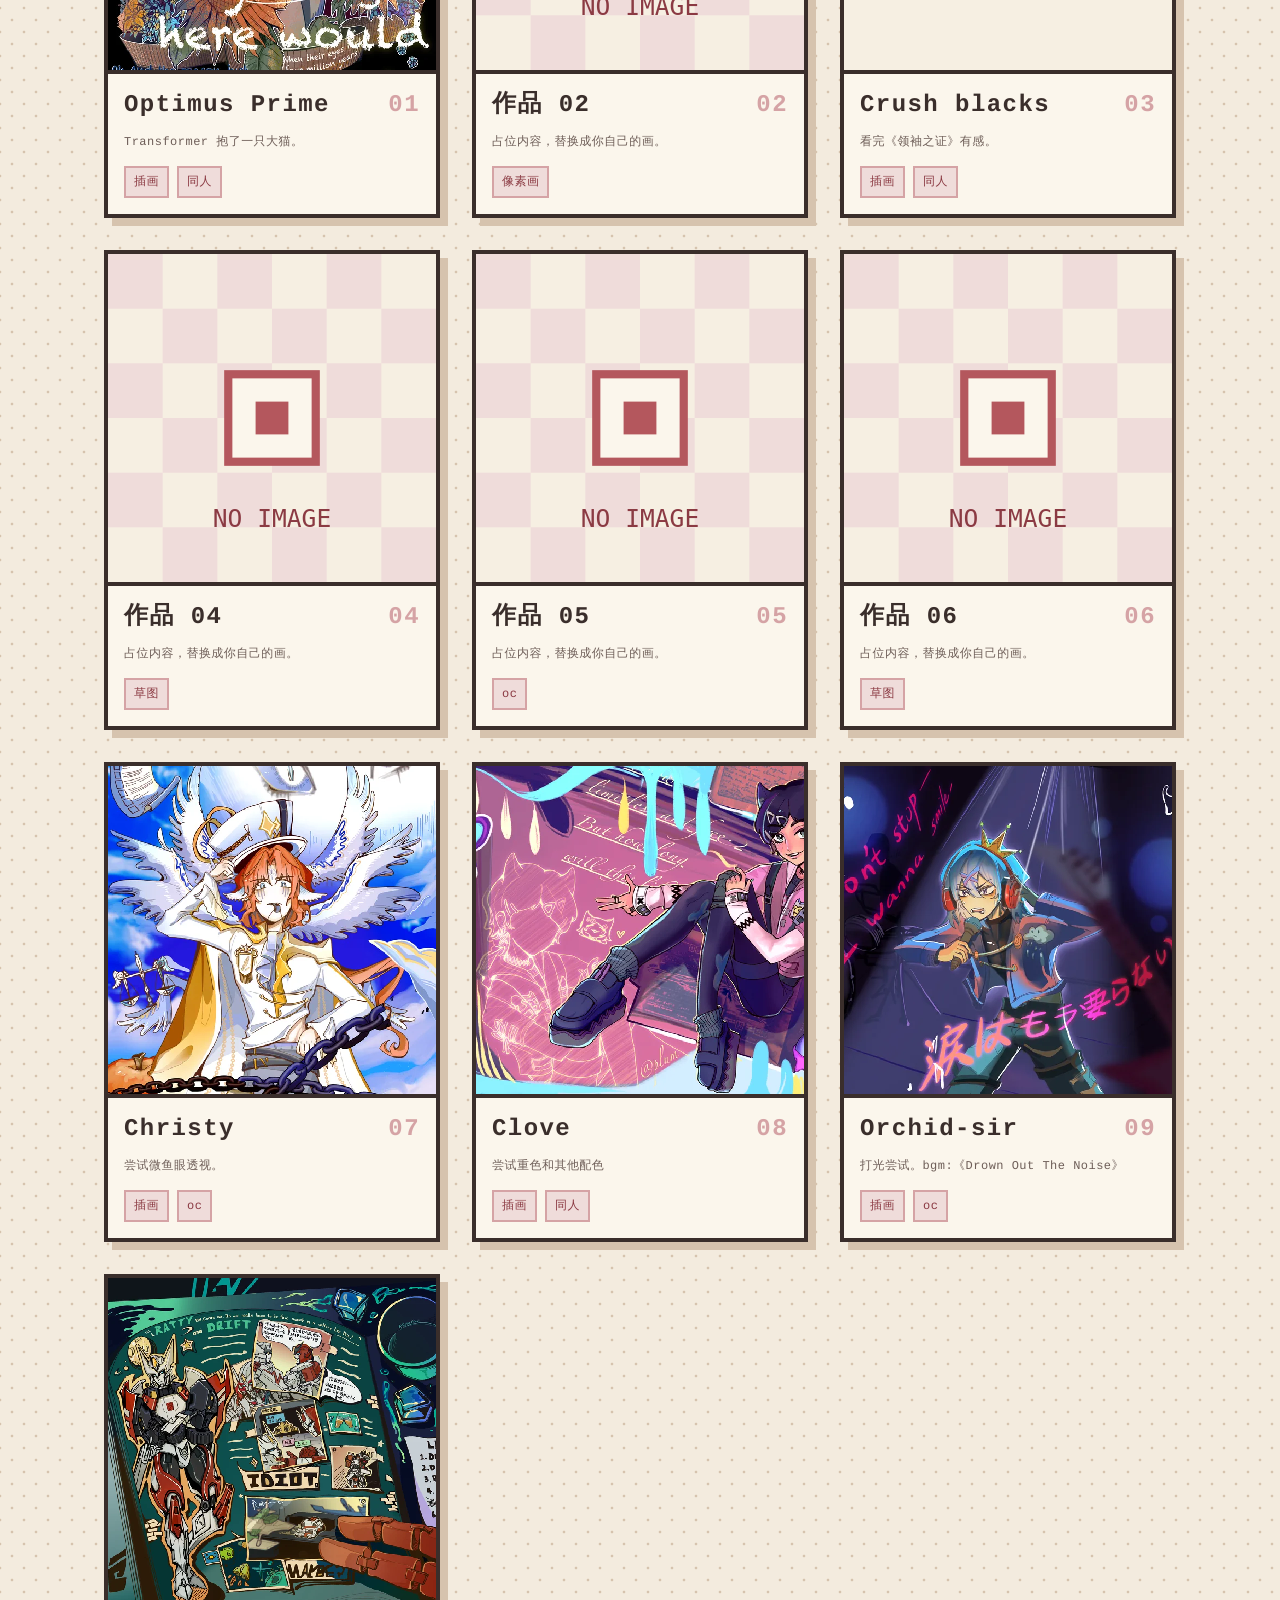
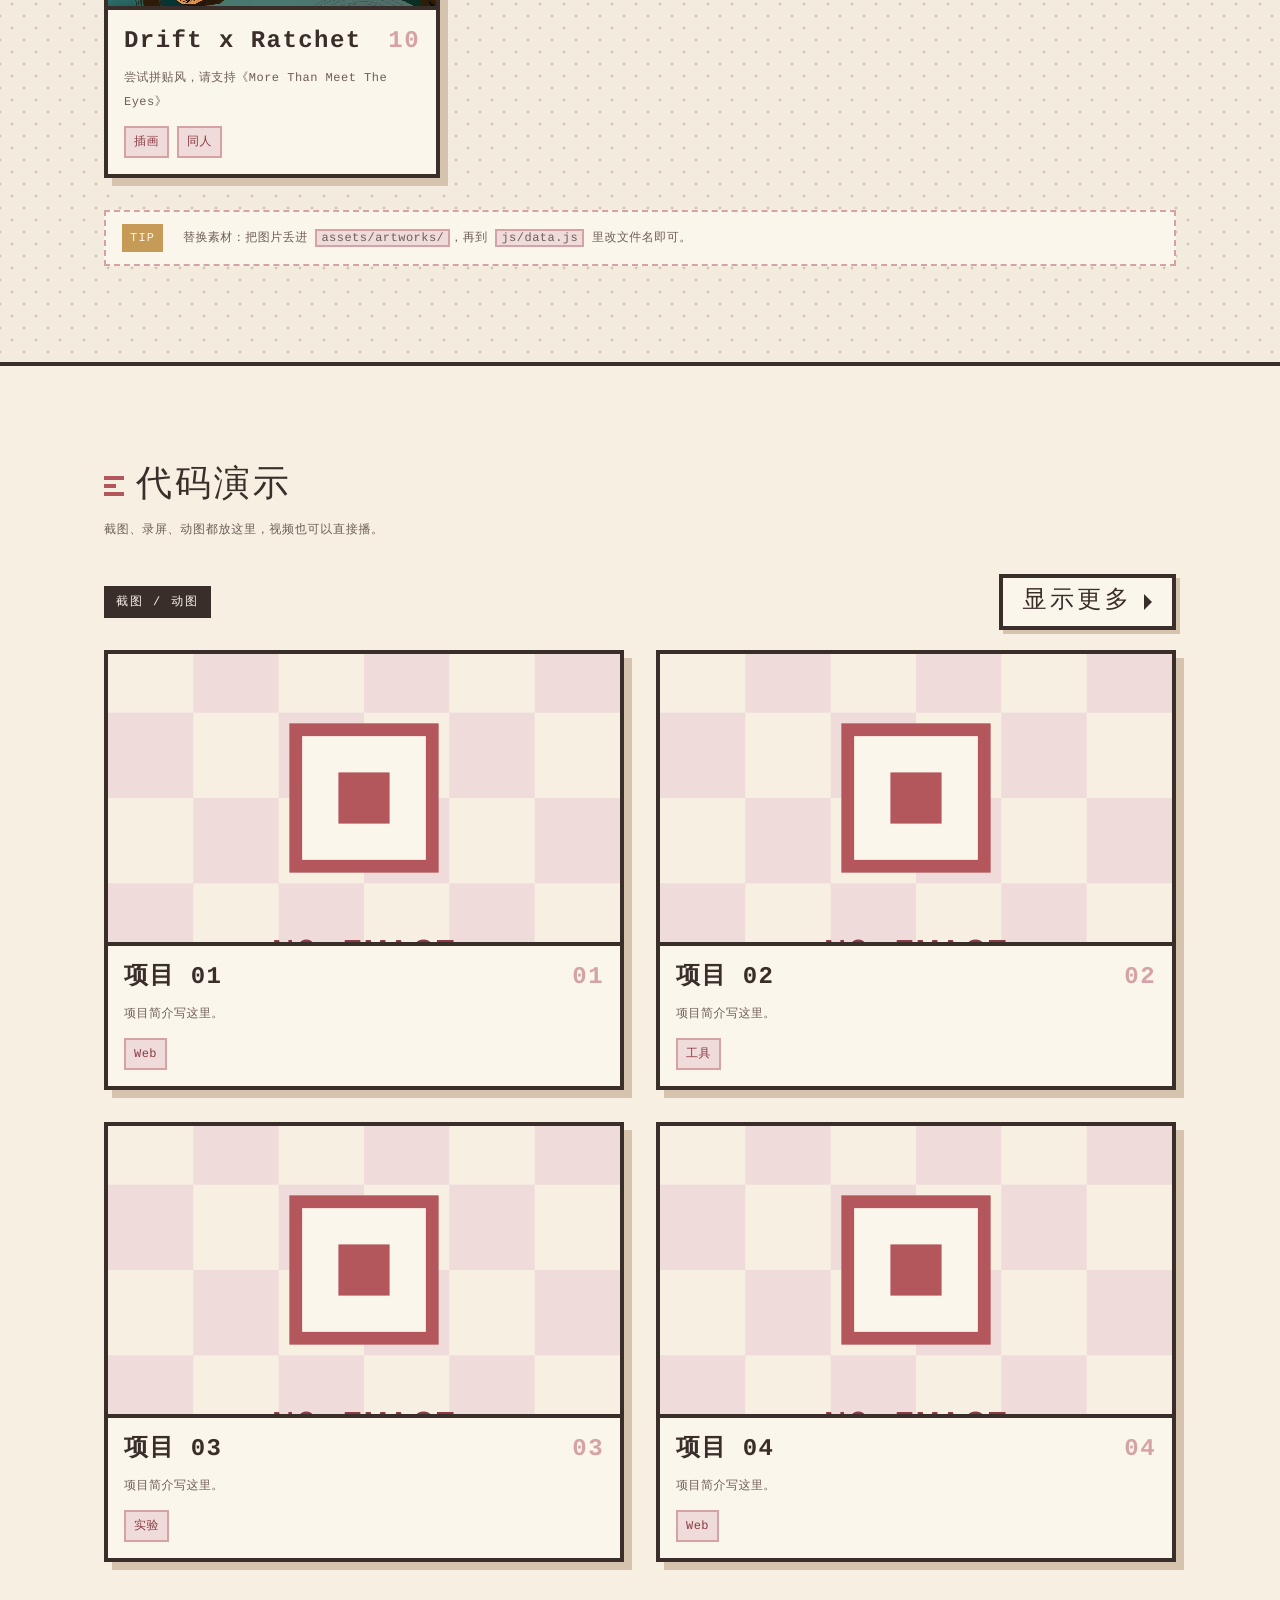
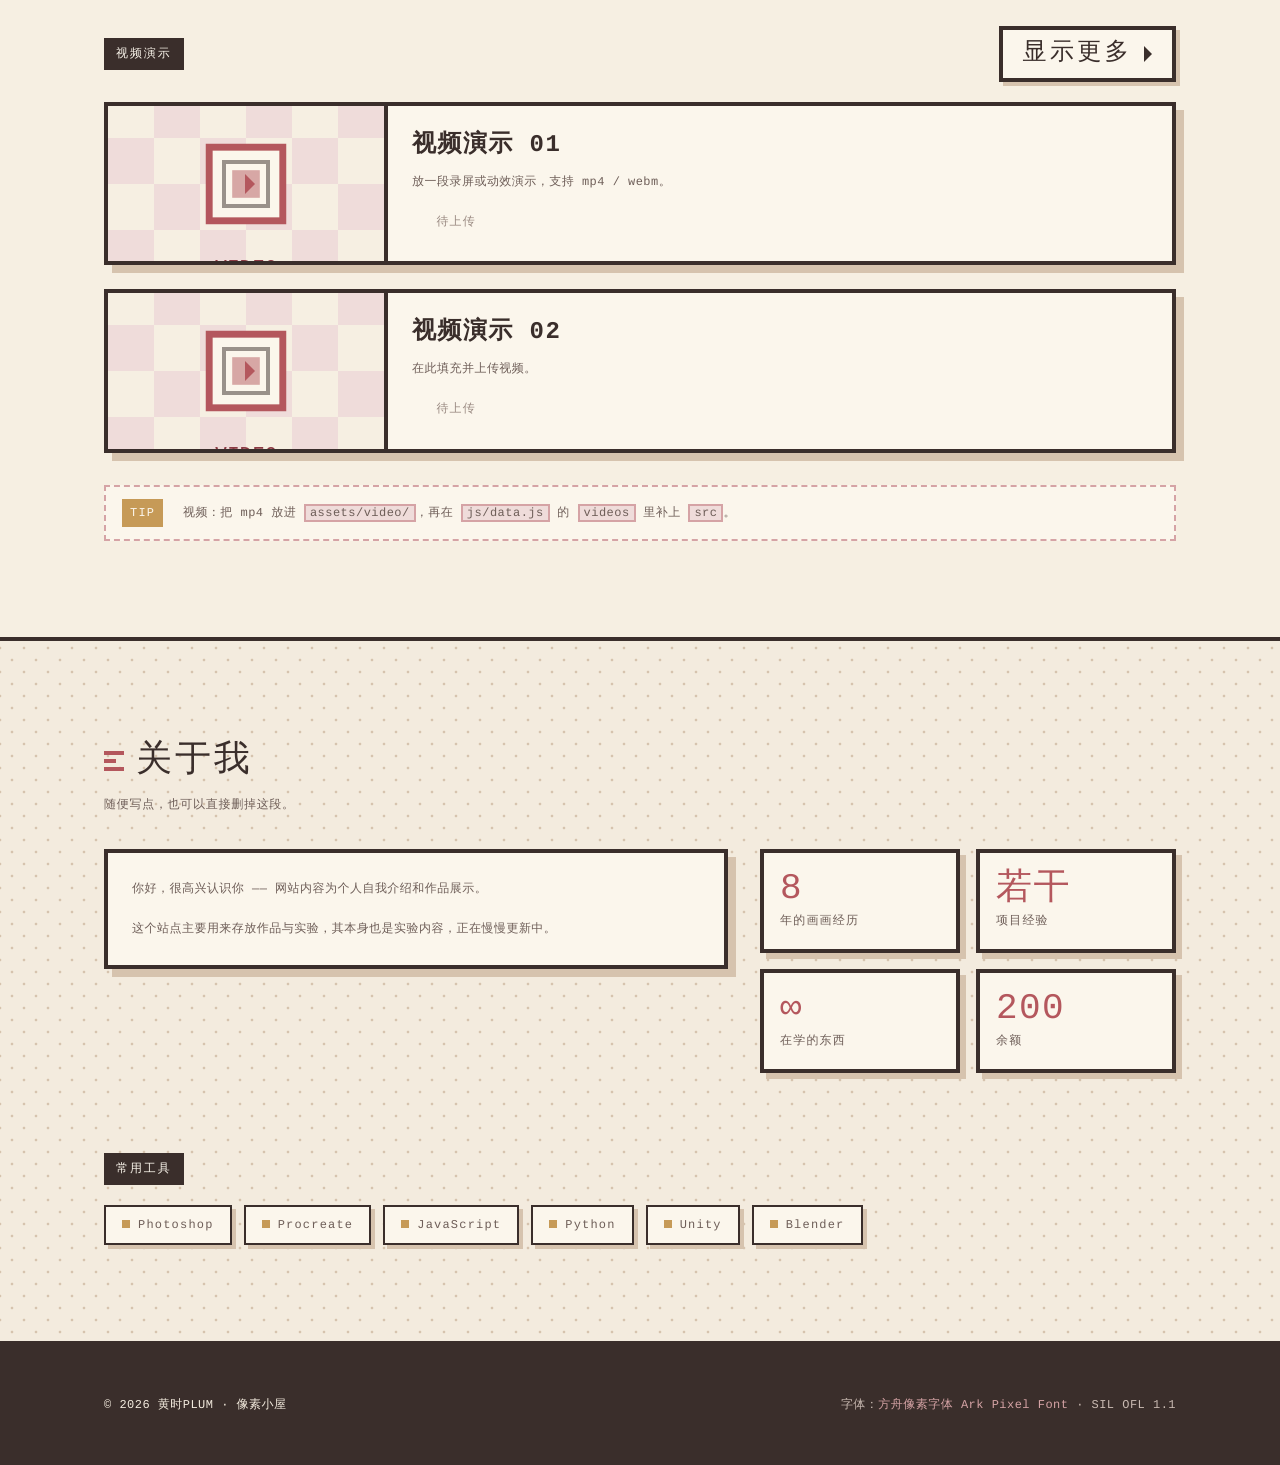
==== commit df982217: "style: rework the 显示更多 entry and widen the sub-heading gap - move each entry onto the row of the con" ====
--- a/index.html
+++ b/index.html
@@ -118,16 +118,18 @@
   <!-- ======================= 画作 ======================= -->
   <section class="section" id="art">
     <div class="wrap">
-      <header class="sec-head sec-head--row">
+      <header class="sec-head">
         <div class="sec-head__text">
           <h2 class="sec-title"><span class="sec-title__mark" aria-hidden="true"></span>画作画坊</h2>
           <p class="sec-sub">手绘、板绘、像素画——都往这儿挂</p>
         </div>
+      </header>
+
+      <!-- 筛选按钮由 data.js 的 tags 自动生成；「显示更多」与标签同排，靠右对齐 -->
+      <div class="sec-tools">
+        <div class="filters" id="artFilters" role="group" aria-label="画作筛选"></div>
         <a class="sec-more" href="artworks.html">显示更多<span class="sec-more__arrow" aria-hidden="true"></span></a>
-      </header>
-
-      <!-- 筛选按钮由 data.js 的 tags 自动生成 -->
-      <div class="filters" id="artFilters" role="group" aria-label="画作筛选"></div>
+      </div>
 
       <!-- 卡片由 js/data.js 渲染，占位内容可直接替换 -->
       <div class="grid grid--art" id="artGrid"></div>
@@ -143,19 +145,21 @@
   <!-- ======================= 代码演示 ======================= -->
   <section class="section section--alt" id="code">
     <div class="wrap">
-      <header class="sec-head sec-head--row">
+      <header class="sec-head">
         <div class="sec-head__text">
           <h2 class="sec-title"><span class="sec-title__mark" aria-hidden="true"></span>代码演示</h2>
           <p class="sec-sub">截图、录屏、动图都放这里，视频也可以直接播。</p>
         </div>
+      </header>
+
+      <div class="sub-head">
+        <h3 class="sub-title">截图 / 动图</h3>
         <a class="sec-more" href="code.html">显示更多<span class="sec-more__arrow" aria-hidden="true"></span></a>
-      </header>
-
-      <h3 class="sub-title">截图 / 动图</h3>
+      </div>
       <div class="grid grid--code" id="codeGrid"></div>
       <div class="load-more" id="codeMore"></div>
 
-      <div class="sub-head">
+      <div class="sub-head sub-head--gap">
         <h3 class="sub-title">视频演示</h3>
         <a class="sec-more" href="videos.html">显示更多<span class="sec-more__arrow" aria-hidden="true"></span></a>
       </div>
--- a/css/style.css
+++ b/css/style.css
@@ -231,24 +231,40 @@
   flex: 0 0 auto;
   display: inline-flex;
   align-items: center;
-  gap: 8px;
-  padding: 6px 12px;
-  background: var(--paper);
-  border: 2px solid var(--ink);
+  gap: 12px;
+  padding: 8px 20px;
+  background: var(--paper);
+  border: 4px solid var(--ink);
   box-shadow: 4px 4px 0 var(--shadow);
-  color: var(--red-deep);
+  color: var(--ink);
+  /* 字号取 24px，即 12px 像素字体的两倍整数缩放：字形轮廓按 2×2 方块重绘，
+     笔画仍是整块；非整数倍（16、18px）会让边缘出现 1px 与 2px 混排的毛刺。
+     该尺寸下笔画本身已有两像素宽，不再叠加合成加粗与描边，避免边缘发灰 */
+  font-size: var(--fs-md);
+  line-height: 32px;
   letter-spacing: .14em;
   white-space: nowrap;
   transition: transform .06s steps(2), box-shadow .06s steps(2), background .06s;
 }
 .sec-more:hover {
   background: var(--red-wash);
-  color: var(--red);
+  color: var(--ink);
   transform: translate(-2px, -2px);
   box-shadow: 6px 6px 0 var(--shadow);
 }
 .sec-more:active { transform: translate(2px, 2px); box-shadow: 2px 2px 0 var(--shadow); }
-.sec-more__arrow { width: 0; height: 0; border: 4px solid transparent; border-left-color: currentColor; border-right: 0; }
+.sec-more__arrow { width: 0; height: 0; border: 8px solid transparent; border-left-color: currentColor; border-right: 0; }
+
+/* 筛选标签行：标签靠左、「显示更多」靠右同排，窄屏换行后入口仍贴右 */
+.sec-tools {
+  display: flex;
+  flex-wrap: wrap;
+  align-items: center;
+  gap: 12px 16px;
+  margin-bottom: 32px;
+}
+.sec-tools .filters { margin-bottom: 0; }
+.sec-tools .sec-more { margin-left: auto; }
 
 /* 小节标题行：同样支持右侧入口（如视频演示） */
 .sub-head {
@@ -260,6 +276,12 @@
   margin: 32px 0 20px;
 }
 .sub-head .sub-title { margin: 0; }
+/* 窄屏换行后「显示更多」独占一行，用自动左外边距把它推到右侧，与标签行的对齐方式一致 */
+.sub-head .sec-more { margin-left: auto; }
+
+/* 同一区块内两个小节之间（如「截图 / 动图」网格与「视频演示」）单独加宽间距：
+   只作用于相邻小节的垂直留白，卡片网格自身的行列间距不变 */
+.sub-head--gap { margin-top: 64px; }
 
 .sec-title {
   display: flex;
@@ -1028,7 +1050,75 @@
   line-height: 1;
 }
 
-/* ---------------- 14. 响应式 ---------------- */
+/* ---------------- 14. 浮动导航（回到顶部 / 返回主页） ---------------- */
+.to-top {
+  position: fixed;
+  right: 24px;
+  bottom: 24px;
+  z-index: 90;               /* 高于顶栏，低于灯箱与视频弹窗，遮罩打开时自动被盖住 */
+  display: grid;
+  place-items: center;
+  width: 96px;
+  height: 96px;
+  background: var(--paper);
+  border: var(--line);
+  box-shadow: 8px 8px 0 var(--red-deep);
+  color: var(--ink);
+  text-decoration: none;
+  opacity: 0;
+  visibility: hidden;
+  transform: translateY(8px);
+  transition: opacity .2s ease, transform .2s ease, background .15s ease, color .15s ease;
+}
+.to-top.is-visible { opacity: 1; visibility: visible; transform: none; }
+.to-top:hover { background: var(--red); color: var(--paper); }
+.to-top:active { transform: translate(4px, 4px); box-shadow: 4px 4px 0 var(--red-deep); }
+/* 箭头为内联 SVG，尺寸即图标尺寸；颜色随按钮文字色变化 */
+.to-top__arrow {
+  display: block;
+  width: 40px;
+  height: 40px;
+}
+
+/* 子页面常驻返回入口：固定在左下角，与右下角的回到顶部按钮成对。
+   顶栏在窄屏下不再吸顶，页头里的返回按钮滚过一屏后便不可见；
+   改为固定定位后，无论列表多长都能随时返回。
+   尺寸与「回到顶部」完全一致，两枚箭头分居左右下角，构图对称且遮挡最少。 */
+.back-home {
+  position: fixed;
+  left: 24px;
+  bottom: 24px;
+  z-index: 90;               /* 与回到顶部同级：高于顶栏，低于灯箱与视频弹窗 */
+  display: grid;
+  place-items: center;
+  width: 96px;
+  height: 96px;
+  background: var(--paper);
+  border: var(--line);
+  box-shadow: 8px 8px 0 var(--red-deep);
+  color: var(--ink);
+  text-decoration: none;
+  transition: background .15s ease, color .15s ease, transform .1s ease, box-shadow .1s ease;
+}
+.back-home:hover { background: var(--red); color: var(--paper); }
+.back-home:active { transform: translate(4px, 4px); box-shadow: 4px 4px 0 var(--red-deep); }
+.back-home__arrow {
+  display: block;
+  width: 40px;
+  height: 40px;
+}
+
+/* 遮罩层打开时收起浮动导航：灯箱与视频弹窗的底色为 92% 不透明，
+   按钮会隐约透出一块浅色影子。:has 不受支持时仅退化为轻微透出 */
+body:has(.lightbox:not([hidden])) .to-top,
+body:has(.lightbox:not([hidden])) .back-home,
+body:has(.modal:not([hidden])) .to-top,
+body:has(.modal:not([hidden])) .back-home {
+  opacity: 0;
+  visibility: hidden;
+}
+
+/* ---------------- 15. 响应式 ---------------- */
 @media (max-width: 960px) {
   .hero__grid { grid-template-columns: minmax(0, 1fr); gap: 40px; margin-top: 40px; }
   .grid--art { grid-template-columns: repeat(2, minmax(0, 1fr)); }
@@ -1092,9 +1182,13 @@
   .topbar { position: relative; }
   .topbar__inner { height: 64px; }
   .nav { top: 64px; }
-}
-
-/* ---------------- 15. 动效偏好 ---------------- */
+
+  /* 浮动导航：窄屏收紧尺寸与边距，减少对正文的遮挡 */
+  .to-top { right: 16px; bottom: 16px; width: 88px; height: 88px; }
+  .back-home { left: 16px; bottom: 16px; width: 88px; height: 88px; }
+}
+
+/* ---------------- 16. 动效偏好 ---------------- */
 @media (prefers-reduced-motion: reduce) {
   html { scroll-behavior: auto; }
   .ticker__track { animation: none; }
